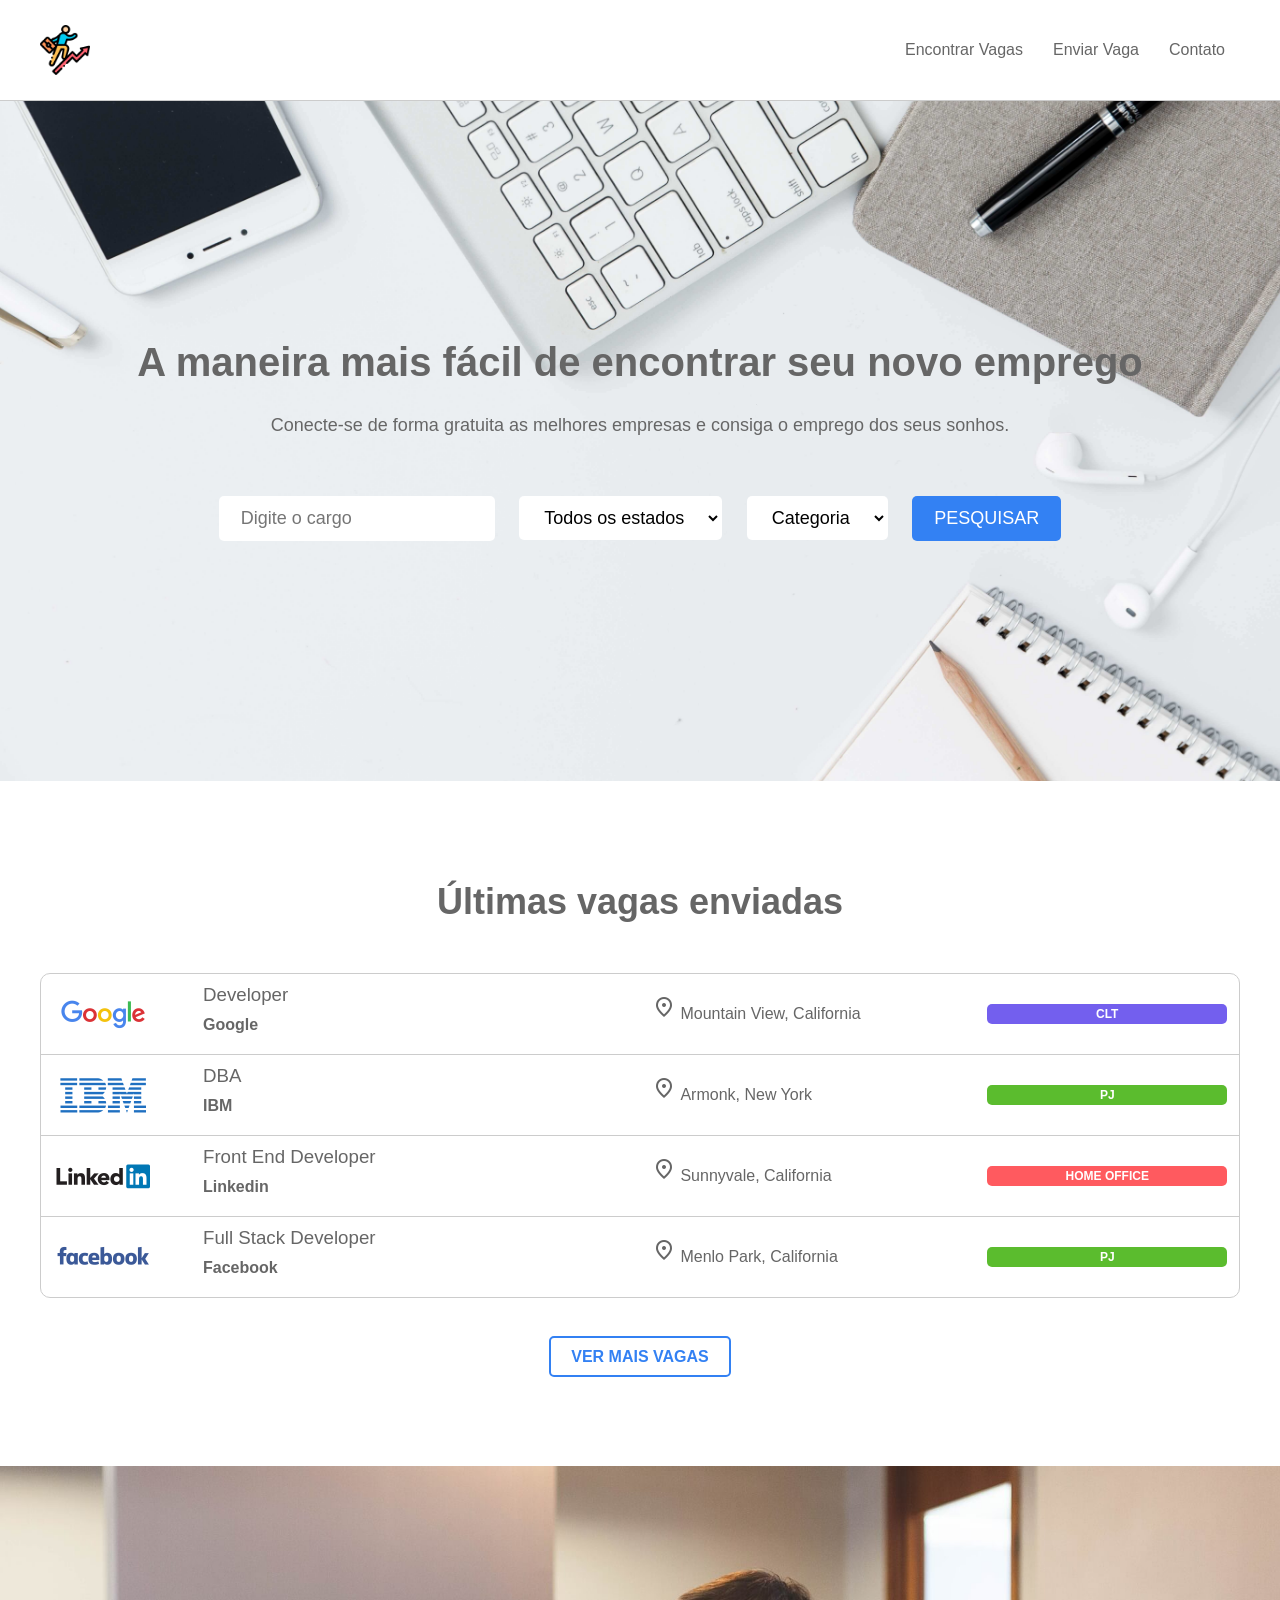
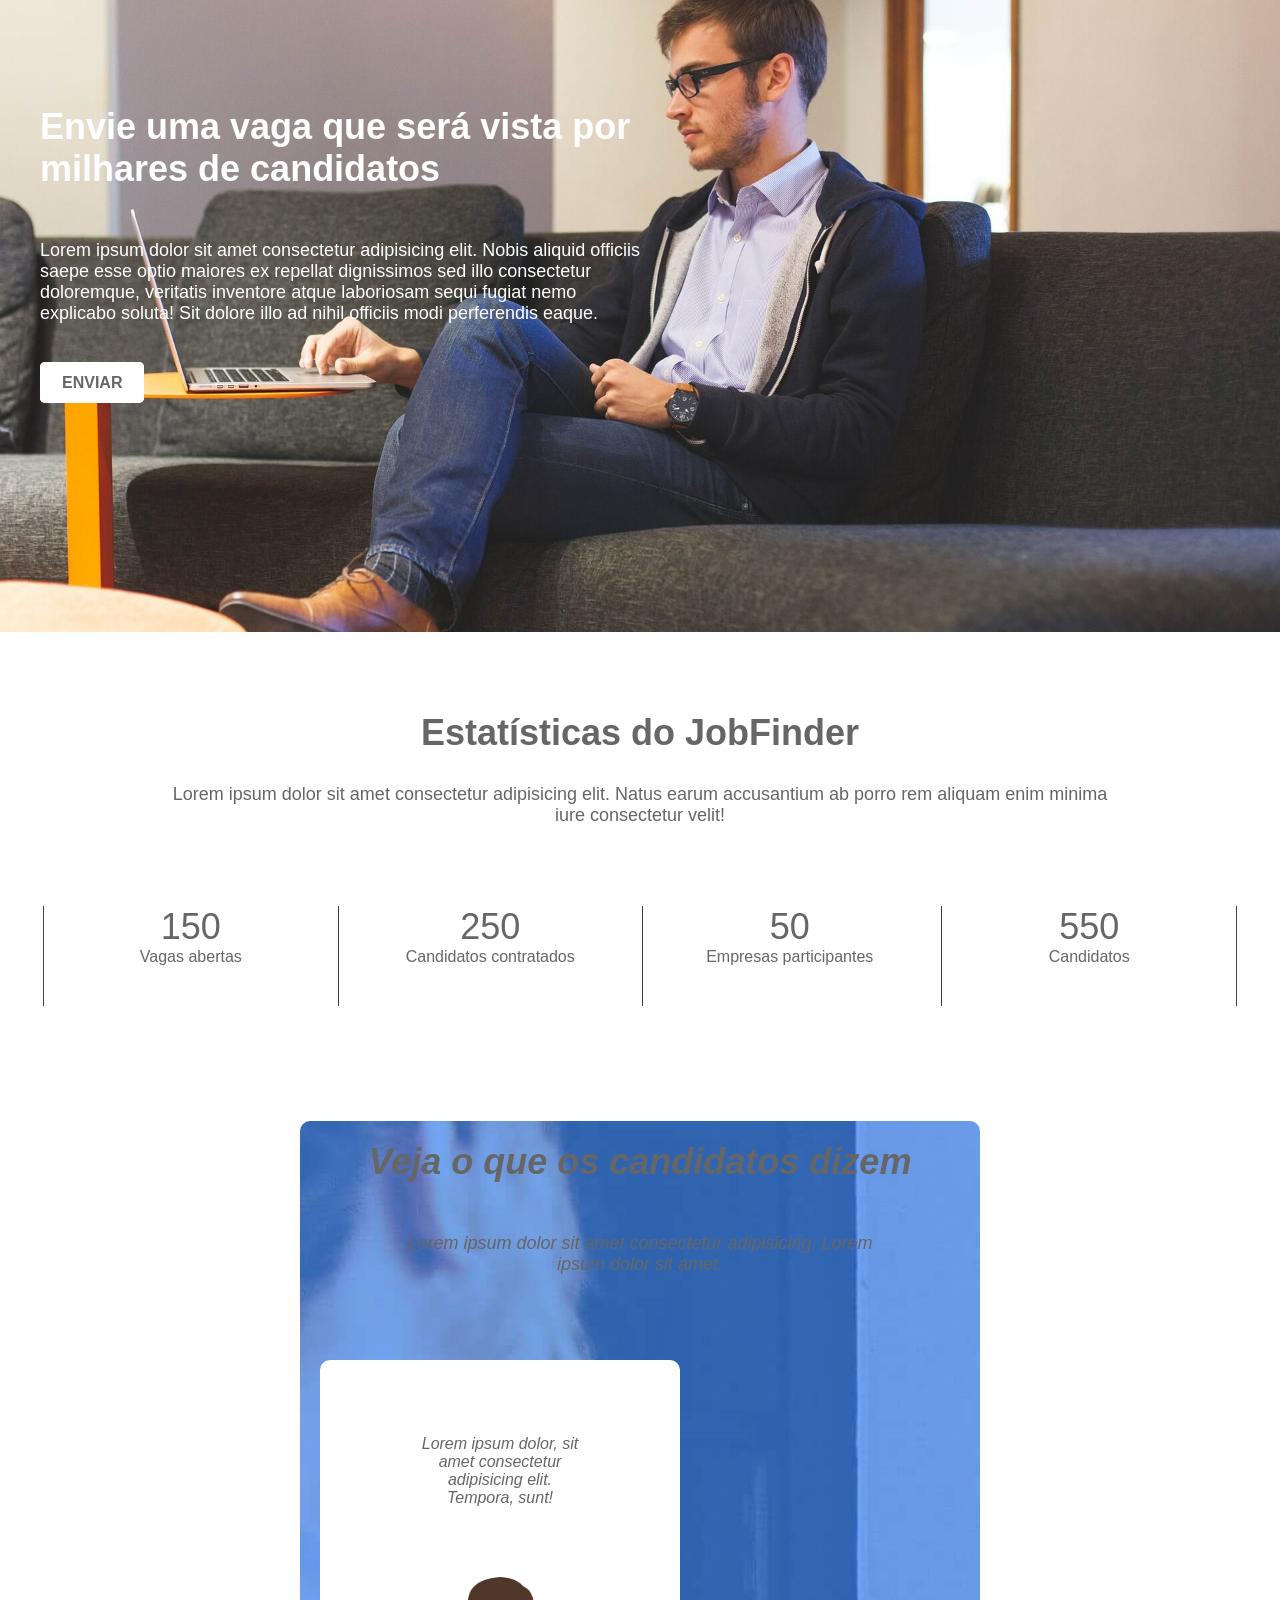
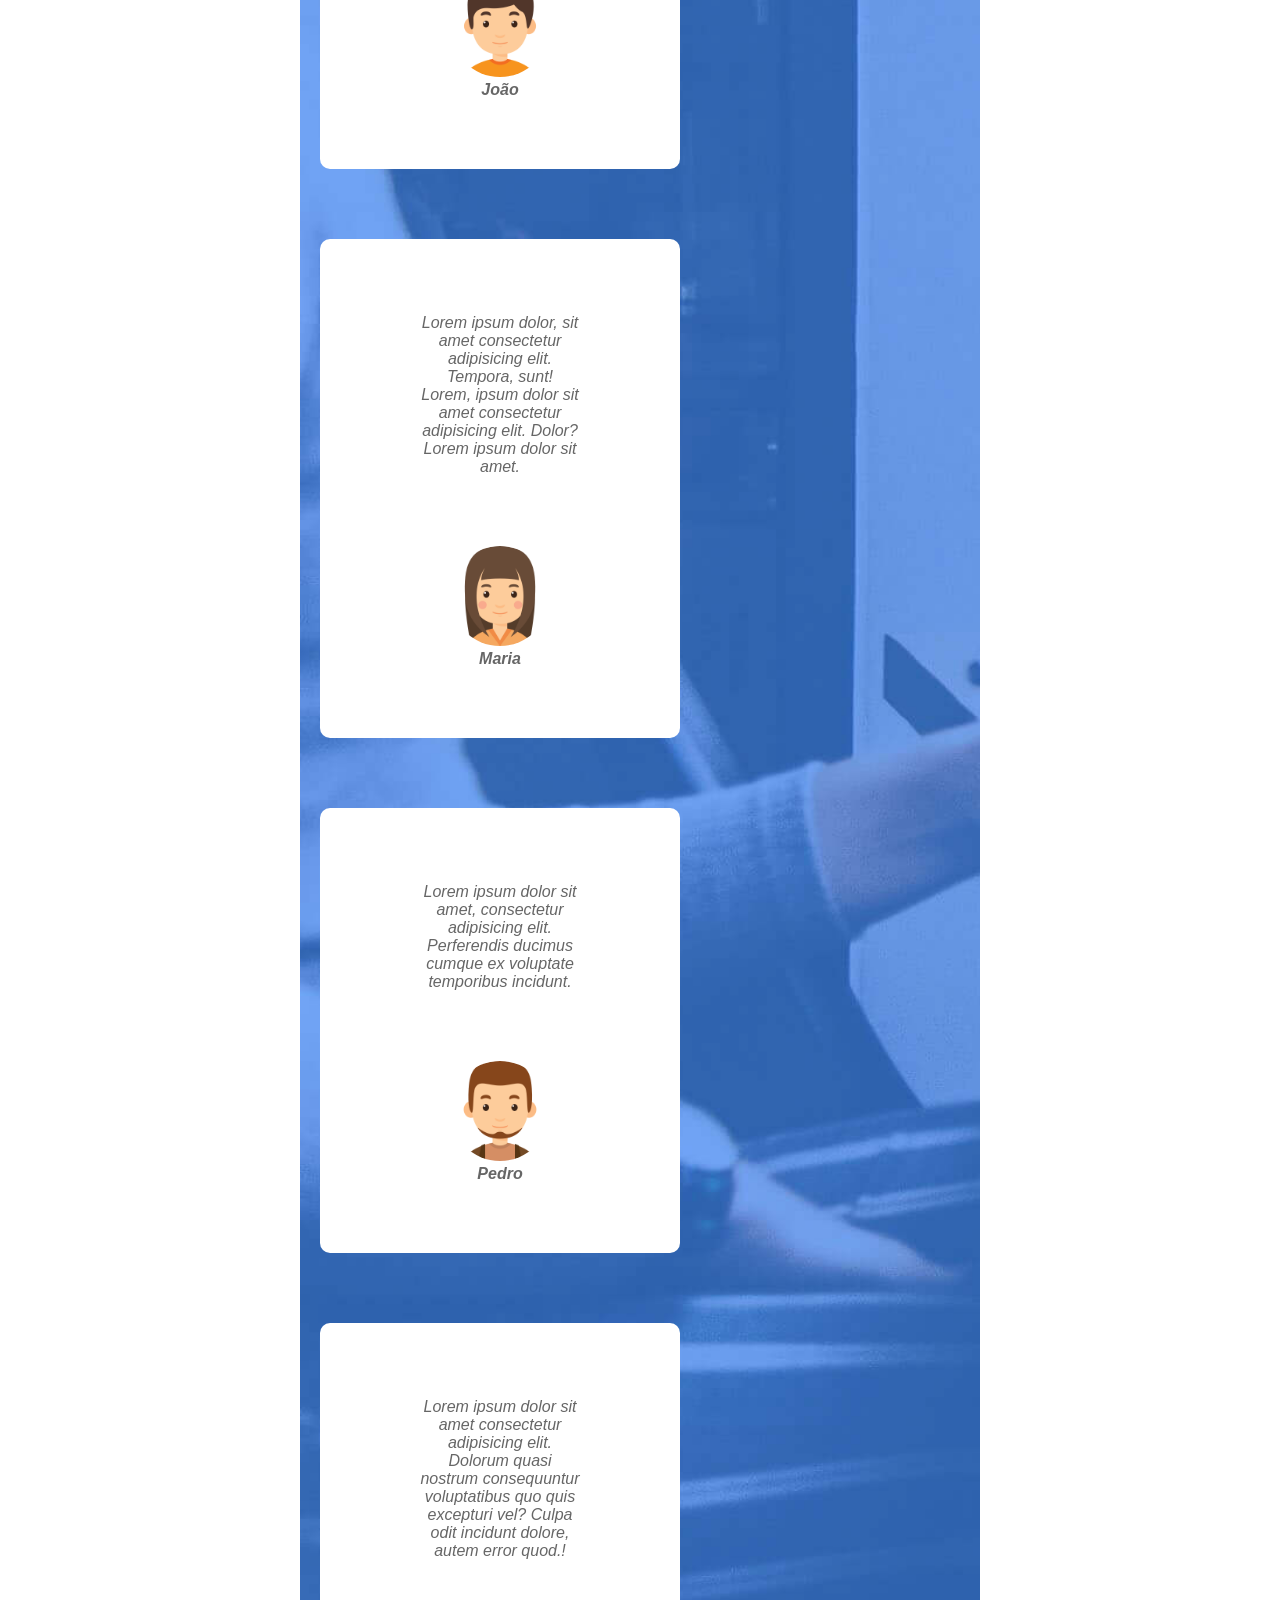
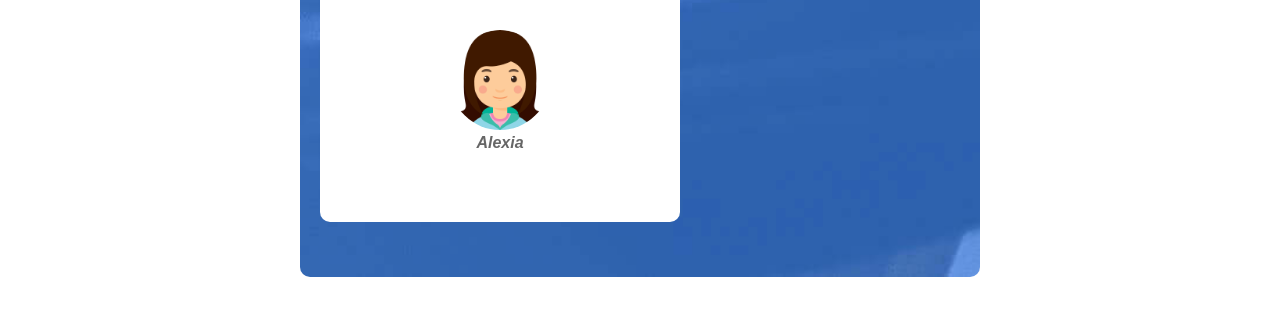
==== index.html @ 3eca37f7 "first commit" ====
<!DOCTYPE html>
<html lang="pt-br">
<head>
    <meta charset="UTF-8">
    <meta name="viewport" content="width=device-width, initial-scale=1.0">
    <link rel="stylesheet" href="https://fonts.googleapis.com/css2?family=Material+Symbols+Outlined:opsz,wght,FILL,GRAD@20..48,100..700,0..1,-50..200" />
    <link rel="stylesheet" href="style.css">
    <script src="script.js"></script>
    <title>Jobs</title>
</head>
<body>
    <div class="container">
        <header>
            <nav>
                <div class="nav-container">
                    <img id="logo" src="./img/logo.png"  alt="foto logo">
                    <ul>
                        <li><a href="#">Encontrar Vagas</a></li>
                        <li><a href="#">Enviar Vaga</a></li>
                        <li><a href="#">Contato</a></li>
                    </ul>
                </div>
            </nav>
            <div id="main-banner">
                <div id="search-form">
                    <h1>A maneira mais fácil de encontrar seu novo emprego</h1>
                    <p>Conecte-se de forma gratuita as melhores empresas e consiga o emprego dos seus sonhos.</p>
                    <form>
                        <input type="text" name="job" placeholder="Digite o cargo">
                        <select name="region">
                            <option value="">Todos os estados</option>
                        </select>
                        <select name="categoria">
                            <option value="">Categoria</option>
                        </select>
                        <input type="submit" value="Pesquisar">
                    </form>
                </div>
            </div>
        </header>
        <main id="lastjobs-container" class="wrapper">
			<h1>Últimas vagas enviadas</h1>
			<ul>
				<li>
					<a href="job.html" class="clickarea">
						<div class="company-box">
							<img src="img/googlelogo.png">
							<div class="company-info">
								<h3>Developer</h3>
								<p>Google</p>
							</div>
						</div>
						<div class="locality">
                            <span class="material-symbols-outlined">
                                location_on
                                </span>
							<p>Mountain View, California</p>
						</div>
						<div class="job-type">
							<span class="clt">CLT</span>
						</div>
					</a>
				</li>
				<li>
					<a href="#" class="clickarea">
						<div class="company-box">
							<img src="img/ibmlogo.png">
							<div class="company-info">
								<h3>DBA</h3>
								<p>IBM</p>
							</div>
						</div>
						<div class="locality">
                            <span class="material-symbols-outlined">
                                location_on
                                </span>
							<p>Armonk, New York</p>
						</div>
						<div class="job-type">
							<span class="pj">PJ</span>
						</div>
					</a>
				</li>
				<li>
					<a href="#" class="clickarea">
						<div class="company-box">
							<img src="img/linkedinlogo.png">
							<div class="company-info">
								<h3>Front End Developer</h3>
								<p>Linkedin</p>
							</div>
						</div>
						<div class="locality">
                            <span class="material-symbols-outlined">
                                location_on
                                </span>
							<p>Sunnyvale, California</p>
						</div>
						<div class="job-type">
							<span class="homeoffice">Home Office</span>
						</div>
					</a>
				</li>
				<li>
					<a href="#" class="clickarea">
						<div class="company-box">
							<img src="img/facebooklogo.png">
							<div class="company-info">
								<h3>Full Stack Developer</h3>
								<p>Facebook</p>
							</div>
						</div>
						<div class="locality">
                            <span class="material-symbols-outlined">
                                location_on
                                </span>
							<p>Menlo Park, California</p>
						</div>
						<div class="job-type">
							<span class="pj">PJ</span>
						</div>
					</a>
				</li>
			</ul>
			<div class="btnjobs-container">
				<a href="#" class="btn-jobs">Ver mais vagas</a>
			</div>
		</main>
        <section id="sendjobs-container">
            <div id="sendjobs-inner" class="wrapper">
                <h2>Envie uma vaga que será vista por milhares de candidatos</h2>
                <p>Lorem ipsum dolor sit amet consectetur adipisicing elit. Nobis aliquid officiis saepe esse optio maiores ex repellat dignissimos sed illo consectetur doloremque, veritatis inventore atque laboriosam sequi fugiat nemo explicabo soluta! Sit dolore illo ad nihil officiis modi perferendis eaque.</p>
                <a href="#" class="ligtn-btn">Enviar</a>
            </div>
        </section>
		<section id="status-container" class="wrapper">
			<h2 class="title-center">Estatísticas do JobFinder</h2>
			<p class="p-center">Lorem ipsum dolor sit amet consectetur adipisicing elit. Natus earum accusantium ab porro rem aliquam enim minima iure consectetur velit!</p>
			<div>
				<div class="status-box">
					<span class="status-qtd">150</span>
					<p class="status-text">Vagas abertas</p>
				</div>
				<div class="status-box">
					<span class="status-qtd">250</span>
					<p class="status-text">Candidatos contratados</p>
				</div>
				<div class="status-box">
					<span class="status-qtd">50</span>
					<p class="status-text">Empresas participantes</p>
				</div>
				<div class="status-box">
					<span class="status-qtd">550</span>
					<p class="status-text">Candidatos</p>
				</div>
			</div>
		</section>
		<section id="testmony-container">
			<div class="wrapper">
				<h2>Veja o que os candidatos dizem</h2>
				<p class="p-center">Lorem ipsum dolor sit amet consectetur adipisicing. Lorem ipsum dolor sit amet.</p>
				<div class="testmony-box">
					<p class="testmony-msg">Lorem ipsum dolor, sit amet consectetur adipisicing elit. Tempora, sunt!</p>
					<img src="img/avatar1.png" alt="foto do primeiro avatar">
					<p class="testmony-name">João</p>
				</div>
				<div class="testmony-box">
					<p class="testmony-msg">Lorem ipsum dolor, sit amet consectetur adipisicing elit. Tempora, sunt! Lorem, ipsum dolor sit amet consectetur adipisicing elit. Dolor? Lorem ipsum dolor sit amet.</p>
					<img src="img/avatar2.png" alt="foto do segundo avatar">
					<p class="testmony-name">Maria</p>
				</div>
				<div class="testmony-box">
					<p class="testmony-msg">Lorem ipsum dolor sit amet, consectetur adipisicing elit. Perferendis ducimus cumque ex voluptate temporibus incidunt.</p>
					<img src="img/avatar3.png" alt="foto do terceiro avatar">
					<p class="testmony-name">Pedro</p>
				</div>
				<div class="testmony-box">
					<p class="testmony-msg">Lorem ipsum dolor sit amet consectetur adipisicing elit. Dolorum quasi nostrum consequuntur voluptatibus quo quis excepturi vel? Culpa odit incidunt dolore, autem error quod.!</p>
					<img src="img/avatar4.png" alt="foto do quarto avatar">
					<p class="testmony-name">Alexia</p>
				</div>
			</div>
		</section>
    </div>
</body>
</html>
---- style.css ----
/* geral */
*{
    font-family: sans-serif;
}

body{
    margin: 0;
	
}
:root{
    --gray: #666;
    --dark--gray:#424242;
    --white: #fff;
    --blue: #3381f3;
    --dark--blue: #2b79eb;
    --color--border: #ccc;
    --light--red: #ff5a5f;
    --green:#5bbc2e;
    --purple: #735fee;
}

h1, h2, h3, h4, h5, p, span{
    margin: 0;
    color: var(--gray)
}

.container{
    max-width: 1920px;
    width: 100%;
}
/* hearder */
header{
    position: relative;
    top: 0;
    height: auto;
    width: 100%;
}

/* navbar */
nav{
    position: fixed;
    top: 0;
    height: 100px;
    width: 100%;
    z-index: 1;
    background-color: var(--white);
    border-bottom: 1px solid var(--color--border);
}
nav:affter{
    clear: both;
    content: "";
    display: block;
}

.nav-container{
    max-width: 1200px;
    position: relative;
    margin-right: auto;
    margin-left: auto;
}

#logo{
    width: 50px;
    height: 50px;
    margin-top: 25px;
}

.nav-container ul{
    float: right;
    height: 100px;
    line-height: 100px;
    margin: 0;
}

.nav-container li{
    list-style: none;
    float: left;
    margin: 0 15px;
}

.nav-container li a{
    text-decoration: none;
    color: var(--gray);
    transition: .5s;
}
.nav-container li a:hover{
    color: var(--blue);
}

/* banner */

#main-banner{
    background: url('../img/banner6.jpg') no-repeat;
    background-size: cover;
    background-position: 0 55%;
    position: relative;
    margin-top: 100px;
}
#search-form{
    position: relative;
    width: 80%;
    margin-left: auto;
    margin-right: auto;
    padding-top: 15em;
    padding-bottom: 15em;
    text-align: center;
}

#search-form h1{
    font-size: 40px;
}

#search-form p{
    margin-top: 30px;
    margin-bottom: 60px;
    font-size: 18px;
    font-weight: 300;
}

#search-form input, #search-form select{
    background-color: var(--white);
    border-radius: 5px;
    border-color: transparent;
    padding: 10px 20px;
    font-size: 18px;
    margin: 0 10px;
}

#search-form input[type=submit]{
    background-color: var(--blue);
    text-transform: uppercase;
    color: var(--white);
    cursor: pointer;
    transition: 0.5s;
}

#search-form input[type=submit]:hover{
    background-color: var(--dark--blue);
}

/* seção de últimos emoregos */
#lastjobs-container {
	text-align: center;
	padding: 100px 0;
}

.wrapper {
	max-width: 1200px;
	position: relative;
	margin-left: auto;
	margin-right: auto;
}

#lastjobs-container h1 {
	font-size: 36px;
	margin-bottom: 50px;
}

#lastjobs-container ul {
	padding: 0;
	border: 1px solid var(--color--border);
	border-radius: 10px;
}

#lastjobs-container ul li {
	list-style: none;
	text-align: left;
	border-bottom: solid 1px var(--color--border);
	height: 80px;
	position: relative;
}

#lastjobs-container ul li:after {
	clear: both;
	content: "";
	display: block;
}

#lastjobs-container ul li:last-child {
	border: none;
}

.clickarea {
	position: absolute;
	top: 0;
	left: 0;
	width: 100%;
	height: 100%;
}


/* company img */
.company-box {
	display: inline-block;
	width: 50%;
	position: relative;
	padding-left: 1%;
}

.company-box img {
	width: 100px;
	margin-top: 2.5px;
}

.company-box .company-info {
	display: inline-block;
	margin-left: 50px;
	margin-top: 10px;
	text-align: left;
	position: absolute;
}

.company-box .company-info h3 {
	font-weight: 300;
	margin-bottom: 10px;
}

.company-box .company-info p {
	font-weight: bold;
}

/* company locality */
.locality {
	color: var(--dark--gray);
	display: inline-block;
	width: 25%;
	position: absolute;
	height: 100%;
	line-height: 80px;
}

.locality i, .locality p {
	display: inline-block;
}

.locality i {
	margin-right: 5px;
}


/* company job type */
.job-type {
	display: inline-block;
	width: 20%;
	height: 100%;
	position: absolute;
	padding-top: 30px;
	right: 1%;
	text-align: center;
	font-weight: bold;
	text-transform: uppercase;
	font-size: 12px;
	color: var(--white);
}

.job-type span {
	display: block;
	width: 100%;
	height: 20px;
	line-height: 20px;
	border-radius: 5px;
	color: var(--white);
}

.clt {
	background-color: var(--purple);
}

.pj {
	background-color: var(--green);
}

.homeoffice {
	background-color: var(--light--red);
}

/* botão */
.btnjobs-container {
	margin-top: 50px;
}

.btn-jobs {
	text-transform: uppercase;
	background-color: var(--white);
	color: var(--blue);
	border: 2px solid var(--blue);
	border-radius: 5px;
	text-decoration: none;
	padding: 10px 20px;
	font-weight: bold;
	transition: 0.5s;
}

.btn-jobs:hover {
	background-color: var(--blue);
	color: var(--white);
}

/* send jobs container */

#sendjobs-container{
	background: url('../img/banner2.jpg') no-repeat;
	background-size: cover;
	background-position: 0 25%;
	padding: 15em 0;
}

#sendjobs-container h2, #sendjobs-container p{
	width: 600px;
	color: var(--white);
}

#sendjobs-container h2{
	font-size: 36px;
	margin-bottom: 50px;
}

#sendjobs-container p{
	font-size: 18px;
	margin-bottom: 50px;
}

.ligtn-btn{
	background-color: var(--white);
	border:  2px solid var(--white);
	color: var(--gray);
	font-weight: bold;
	text-transform: uppercase;
	padding: 10px 20px;
	text-decoration: none;
	border-radius: 5px;
	transform: 0.5s;
}

.ligtn-btn:hover{
	background-color: transparent ;
	color: var(--white);
}

/* jobfinder status */

#status-container{
	text-align: center;
	padding: 5em 0;
}

.title-center{
	font-size: 36px;
	margin-bottom: 30px;
}

.p-center{
	width: 80%;
	position: relative;
	margin-left: auto;
	margin-right: auto;
	font-size: 18px;
}

.status-box{
	display: inline-block;
	text-align: center;
	width: 24.5%;
	margin-top: 80px;
	border-left: 1px solid var(--dark--gray);
	border-right: 1px solid var(--dark--gray);
	height: 100px;
}

.status-box:nth-child(2) {
	border: none;
}

.status-box:nth-child(3) {
	border-right: none;
}

.status-qtd{
	font-size: 36px;
}

.stauts-text{
	font-size: 20px;
}

/* testtmony container*/
#testmony-container{
	background: url('../img/banner7.jpg') no-repeat;
	background-size: cover;
	padding:  10em 0;
}

#testmony-container h2, #testmony-container p{
	color: var(--gray);
	text-align: center;
}

#testmony-container h2{ 
	font-size: 36px;
	margin-bottom: 50px;
}

#testmony-container p{
	margin-bottom: 50px;
}

.testmony-box{
	display: inline-block;
	width: 24.5%;
	text-align: center;
}

#testmony-container, .testmony-box, .testmony-msg{
	background-color: var(--white);
	color: var(--gray);
	border-radius: 10px;
	padding: 20px;
	width: 50%;
	position: relative;
	margin: 35px auto;
	font-style: italic;
}

.testmony-msg::after{
	content: "";
	width: 0;
	height: 0;
	border-left: 20px solid transparent;
	border-right: 20px solid transparent;
	border-top: 20px solid var(--white);
	position: absolute;
	bottom: -20px;
	left: 0;
	right: 0;
	margin-left: auto;
	margin-right: auto;
}

.testmony-box img{
	width: 100px;
	height: 100px;
	border-radius: 1px solid var(--color--border);
	border-radius: 50%;
}

.testmony-name{
	font-weight: bold;
}

/* blog container */
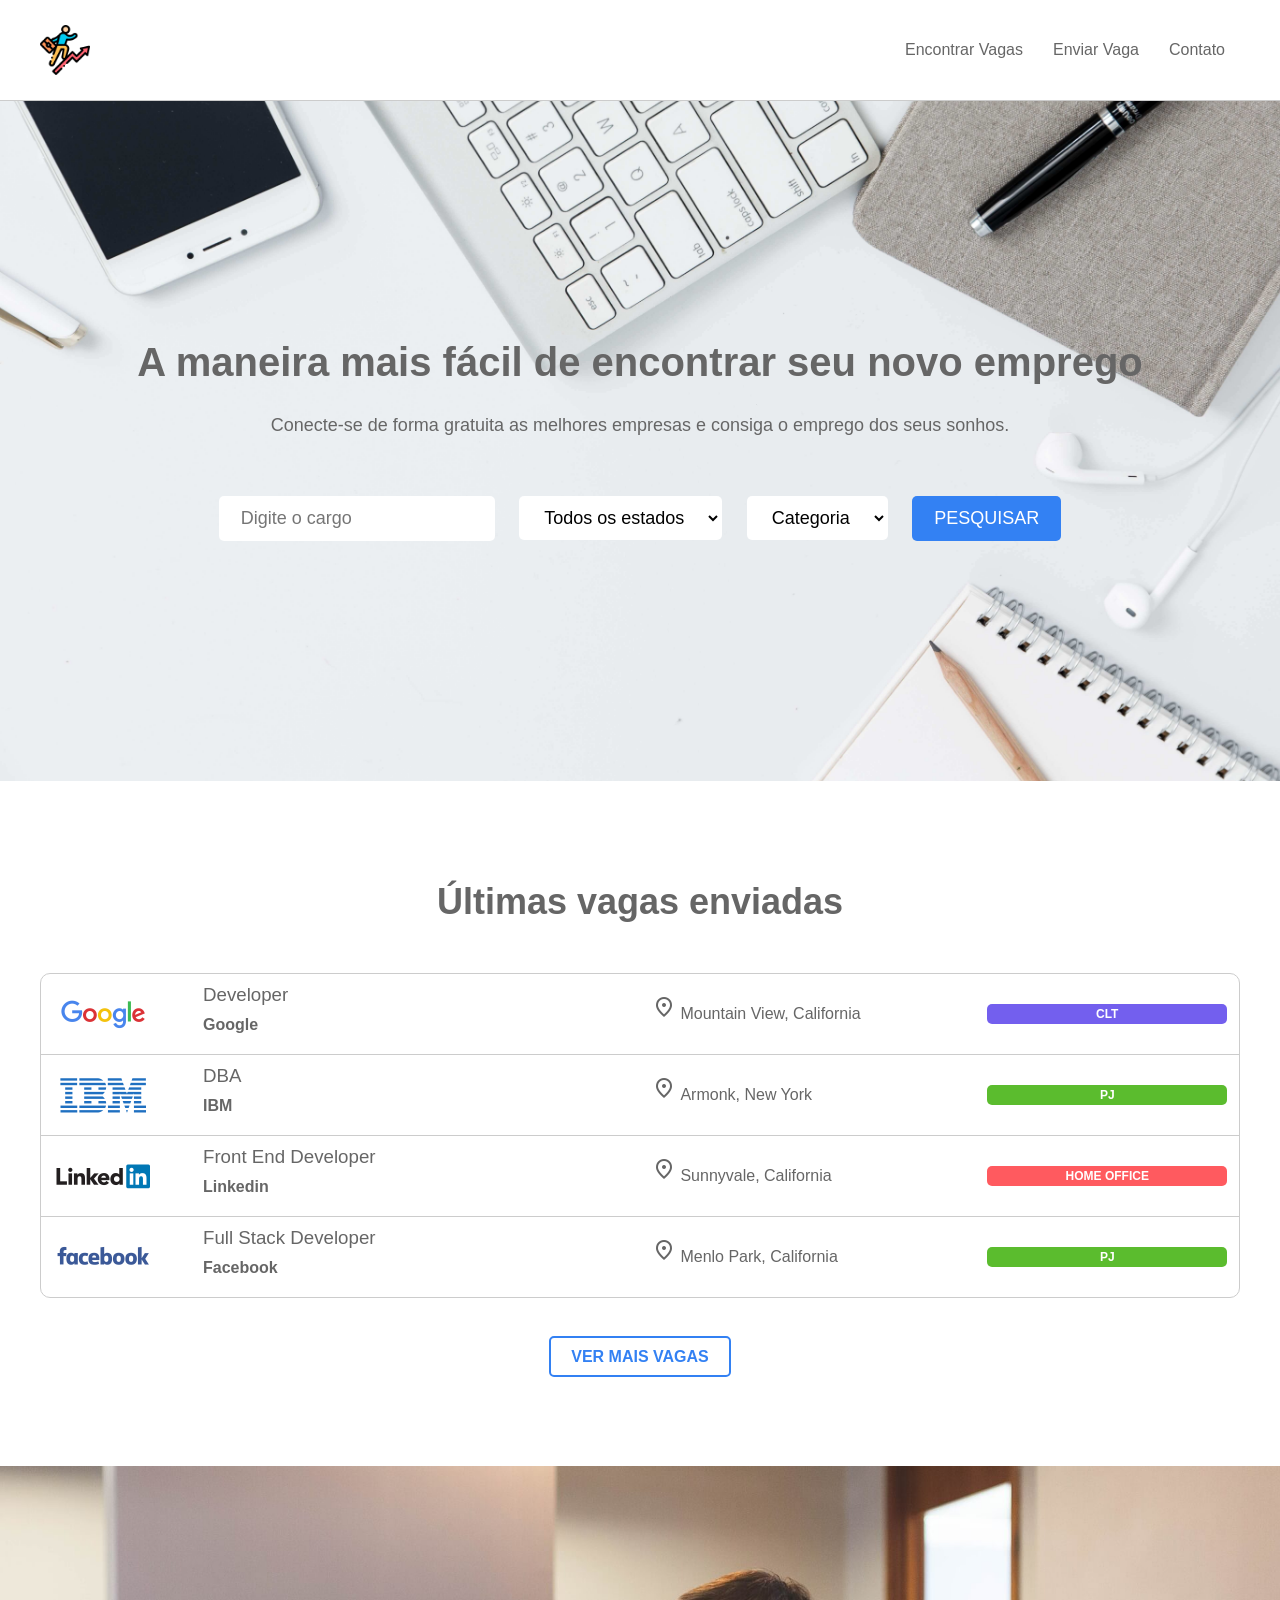
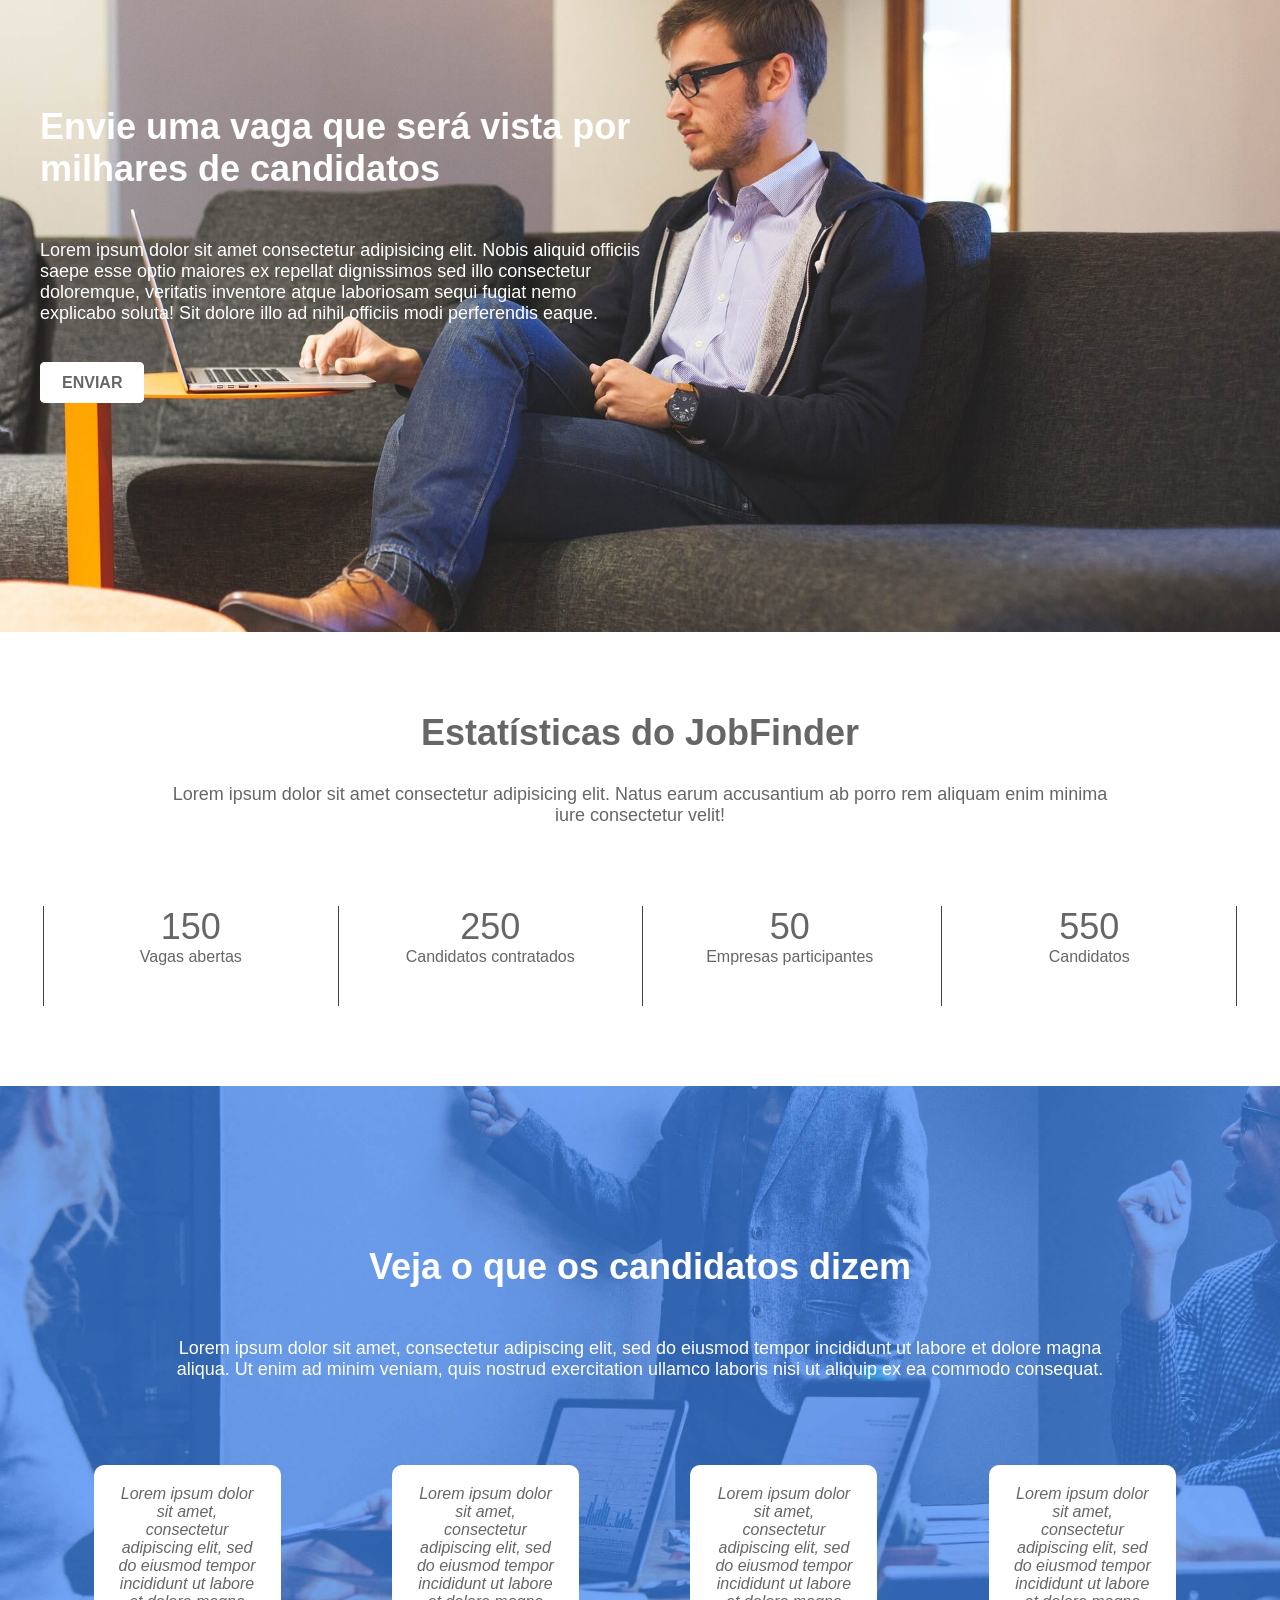
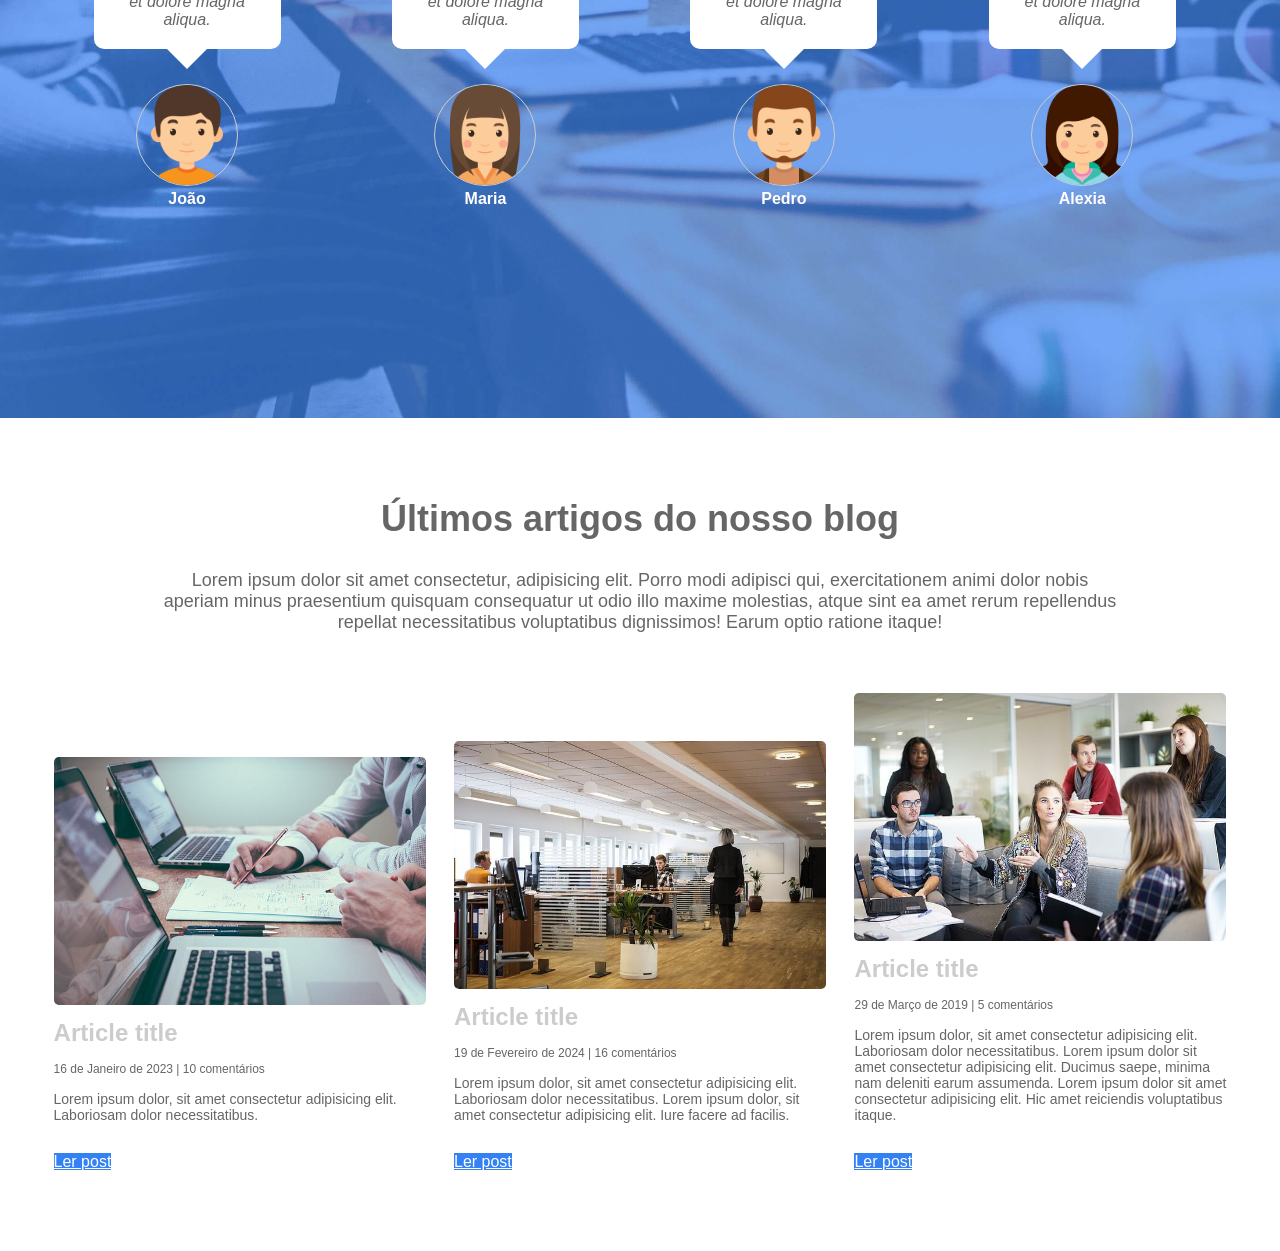
==== commit 0f6c2d5a: "atualização" ====
--- a/index.html
+++ b/index.html
@@ -155,32 +155,57 @@
 				</div>
 			</div>
 		</section>
-		<section id="testmony-container">
-			<div class="wrapper">
+         <section id="testmony-container">
+			<div class="wrapper">		
 				<h2>Veja o que os candidatos dizem</h2>
-				<p class="p-center">Lorem ipsum dolor sit amet consectetur adipisicing. Lorem ipsum dolor sit amet.</p>
-				<div class="testmony-box">
-					<p class="testmony-msg">Lorem ipsum dolor, sit amet consectetur adipisicing elit. Tempora, sunt!</p>
-					<img src="img/avatar1.png" alt="foto do primeiro avatar">
+				<p class="p-center">Lorem ipsum dolor sit amet, consectetur adipiscing elit, sed do eiusmod tempor incididunt ut labore et dolore magna aliqua. Ut enim ad minim veniam, quis nostrud exercitation ullamco laboris nisi ut aliquip ex ea commodo consequat.</p>
+				<div class="testmony-box">
+					<p class="testmony-msg">Lorem ipsum dolor sit amet, consectetur adipiscing elit, sed do eiusmod tempor incididunt ut labore et dolore magna aliqua.</p>
+					<img src="img/avatar1.png">
 					<p class="testmony-name">João</p>
 				</div>
 				<div class="testmony-box">
-					<p class="testmony-msg">Lorem ipsum dolor, sit amet consectetur adipisicing elit. Tempora, sunt! Lorem, ipsum dolor sit amet consectetur adipisicing elit. Dolor? Lorem ipsum dolor sit amet.</p>
-					<img src="img/avatar2.png" alt="foto do segundo avatar">
+					<p class="testmony-msg">Lorem ipsum dolor sit amet, consectetur adipiscing elit, sed do eiusmod tempor incididunt ut labore et dolore magna aliqua.</p>
+					<img src="img/avatar2.png">
 					<p class="testmony-name">Maria</p>
 				</div>
 				<div class="testmony-box">
-					<p class="testmony-msg">Lorem ipsum dolor sit amet, consectetur adipisicing elit. Perferendis ducimus cumque ex voluptate temporibus incidunt.</p>
-					<img src="img/avatar3.png" alt="foto do terceiro avatar">
+					<p class="testmony-msg">Lorem ipsum dolor sit amet, consectetur adipiscing elit, sed do eiusmod tempor incididunt ut labore et dolore magna aliqua.</p>
+					<img src="img/avatar3.png">
 					<p class="testmony-name">Pedro</p>
 				</div>
 				<div class="testmony-box">
-					<p class="testmony-msg">Lorem ipsum dolor sit amet consectetur adipisicing elit. Dolorum quasi nostrum consequuntur voluptatibus quo quis excepturi vel? Culpa odit incidunt dolore, autem error quod.!</p>
-					<img src="img/avatar4.png" alt="foto do quarto avatar">
+					<p class="testmony-msg">Lorem ipsum dolor sit amet, consectetur adipiscing elit, sed do eiusmod tempor incididunt ut labore et dolore magna aliqua.</p>
+					<img src="img/avatar4.png">
 					<p class="testmony-name">Alexia</p>
 				</div>
+			</div>
+		</section>
+		<section id="blog-container" class="wrapper">
+			<h2 class="title-center">Últimos artigos do nosso blog</h2>
+			<p class="p-center">Lorem ipsum dolor sit amet consectetur, adipisicing elit. Porro modi adipisci qui, exercitationem animi dolor nobis aperiam minus praesentium quisquam consequatur ut odio illo maxime molestias, atque sint ea amet rerum repellendus repellat necessitatibus voluptatibus dignissimos! Earum optio ratione itaque!</p>
+			<div class="article-box">
+				<img src="img/blog1.jpg" alt="foto blog 1">
+				<h4><a href="#">Article title</a></h4>
+				<p class="article-date">16 de Janeiro de 2023 | 10 comentários</p>
+				<p class="article-resume">Lorem ipsum dolor, sit amet consectetur adipisicing elit. Laboriosam dolor necessitatibus.</p>
+				<a href="#" class="article-btn ligth-bt">Ler post</a>
+			</div>
+			<div class="article-box">
+				<img src="img/blog2.jpg" alt="foto blog 2">
+				<h4><a href="#">Article title</a></h4>
+				<p class="article-date">19 de Fevereiro de 2024 |  16 comentários</p>
+				<p class="article-resume">Lorem ipsum dolor, sit amet consectetur adipisicing elit. Laboriosam dolor necessitatibus. Lorem ipsum dolor, sit amet consectetur adipisicing elit. Iure facere ad facilis.</p>
+				<a href="#" class="article-btn ligth-bt">Ler post</a>
+			</div>
+			<div class="article-box">
+				<img src="img/blog3.jpg" alt="foto blog 3">
+				<h4><a href="#">Article title</a></h4>
+				<p class="article-date">29 de Março de 2019 | 5 comentários</p>
+				<p class="article-resume">Lorem ipsum dolor, sit amet consectetur adipisicing elit. Laboriosam dolor necessitatibus. Lorem ipsum dolor sit amet consectetur adipisicing elit. Ducimus saepe, minima nam deleniti earum assumenda. Lorem ipsum dolor sit amet consectetur adipisicing elit. Hic amet reiciendis voluptatibus itaque.</p>
+				<a href="#" class="article-btn ligth-bt">Ler post</a>
 			</div>
 		</section>
     </div>
 </body>
-</html>+</html>
--- a/style.css
+++ b/style.css
@@ -384,33 +384,33 @@
 }
 
 /* testtmony container*/
-#testmony-container{
+#testmony-container {
 	background: url('../img/banner7.jpg') no-repeat;
 	background-size: cover;
-	padding:  10em 0;
-}
-
-#testmony-container h2, #testmony-container p{
-	color: var(--gray);
+	padding: 10em 0;
+}
+
+#testmony-container h2, #testmony-container p {
+	color: var(--white);
 	text-align: center;
 }
 
-#testmony-container h2{ 
+#testmony-container h2 {
 	font-size: 36px;
 	margin-bottom: 50px;
 }
 
-#testmony-container p{
+#testmony-container p {
 	margin-bottom: 50px;
 }
 
-.testmony-box{
+.testmony-box {
 	display: inline-block;
 	width: 24.5%;
 	text-align: center;
 }
 
-#testmony-container, .testmony-box, .testmony-msg{
+#testmony-container .testmony-box .testmony-msg {
 	background-color: var(--white);
 	color: var(--gray);
 	border-radius: 10px;
@@ -421,10 +421,10 @@
 	font-style: italic;
 }
 
-.testmony-msg::after{
+.testmony-msg:after {
 	content: "";
-	width: 0;
-	height: 0;
+	width: 0; 
+	height: 0; 
 	border-left: 20px solid transparent;
 	border-right: 20px solid transparent;
 	border-top: 20px solid var(--white);
@@ -436,15 +436,69 @@
 	margin-right: auto;
 }
 
-.testmony-box img{
+.testmony-box img {
 	width: 100px;
 	height: 100px;
-	border-radius: 1px solid var(--color--border);
+	border: 1px solid var(--color--border);
 	border-radius: 50%;
 }
 
-.testmony-name{
+.testmony-name {
 	font-weight: bold;
 }
 
-/* blog container */+
+/* blog container */
+#blog-container{
+	text-align: center;   
+	padding: 5em 0;
+}
+#blog-container .p-center{
+	margin-bottom: 60px;
+}
+
+.article-box{
+	display: inline-block;
+	width: 31%;
+	padding:0 1%;
+	text-align: left;
+}
+
+.article-box img{
+	width: 100%;
+	border-radius: 5px;
+	margin-bottom: 10px;
+}
+
+.article-box h4{
+	font-size: 24px;
+	margin-bottom: 15px;
+}
+
+.article-box h4 a{
+	text-decoration: none;
+	color:  var(--color--border);
+}
+
+.article-date{
+	font-size: 12px;
+	margin-bottom: 15px;
+}
+
+.article-resume{
+	font-size: 14px;
+	margin-bottom: 30px;
+}
+
+.article-btn{
+	background-color: var(--blue);
+	border-color: var(--blue);
+	color: var(--white);
+}
+
+.article-btn:hover{
+	background-color: var(--white);
+	color: var(--blue);
+}
+
+/* footer */ 
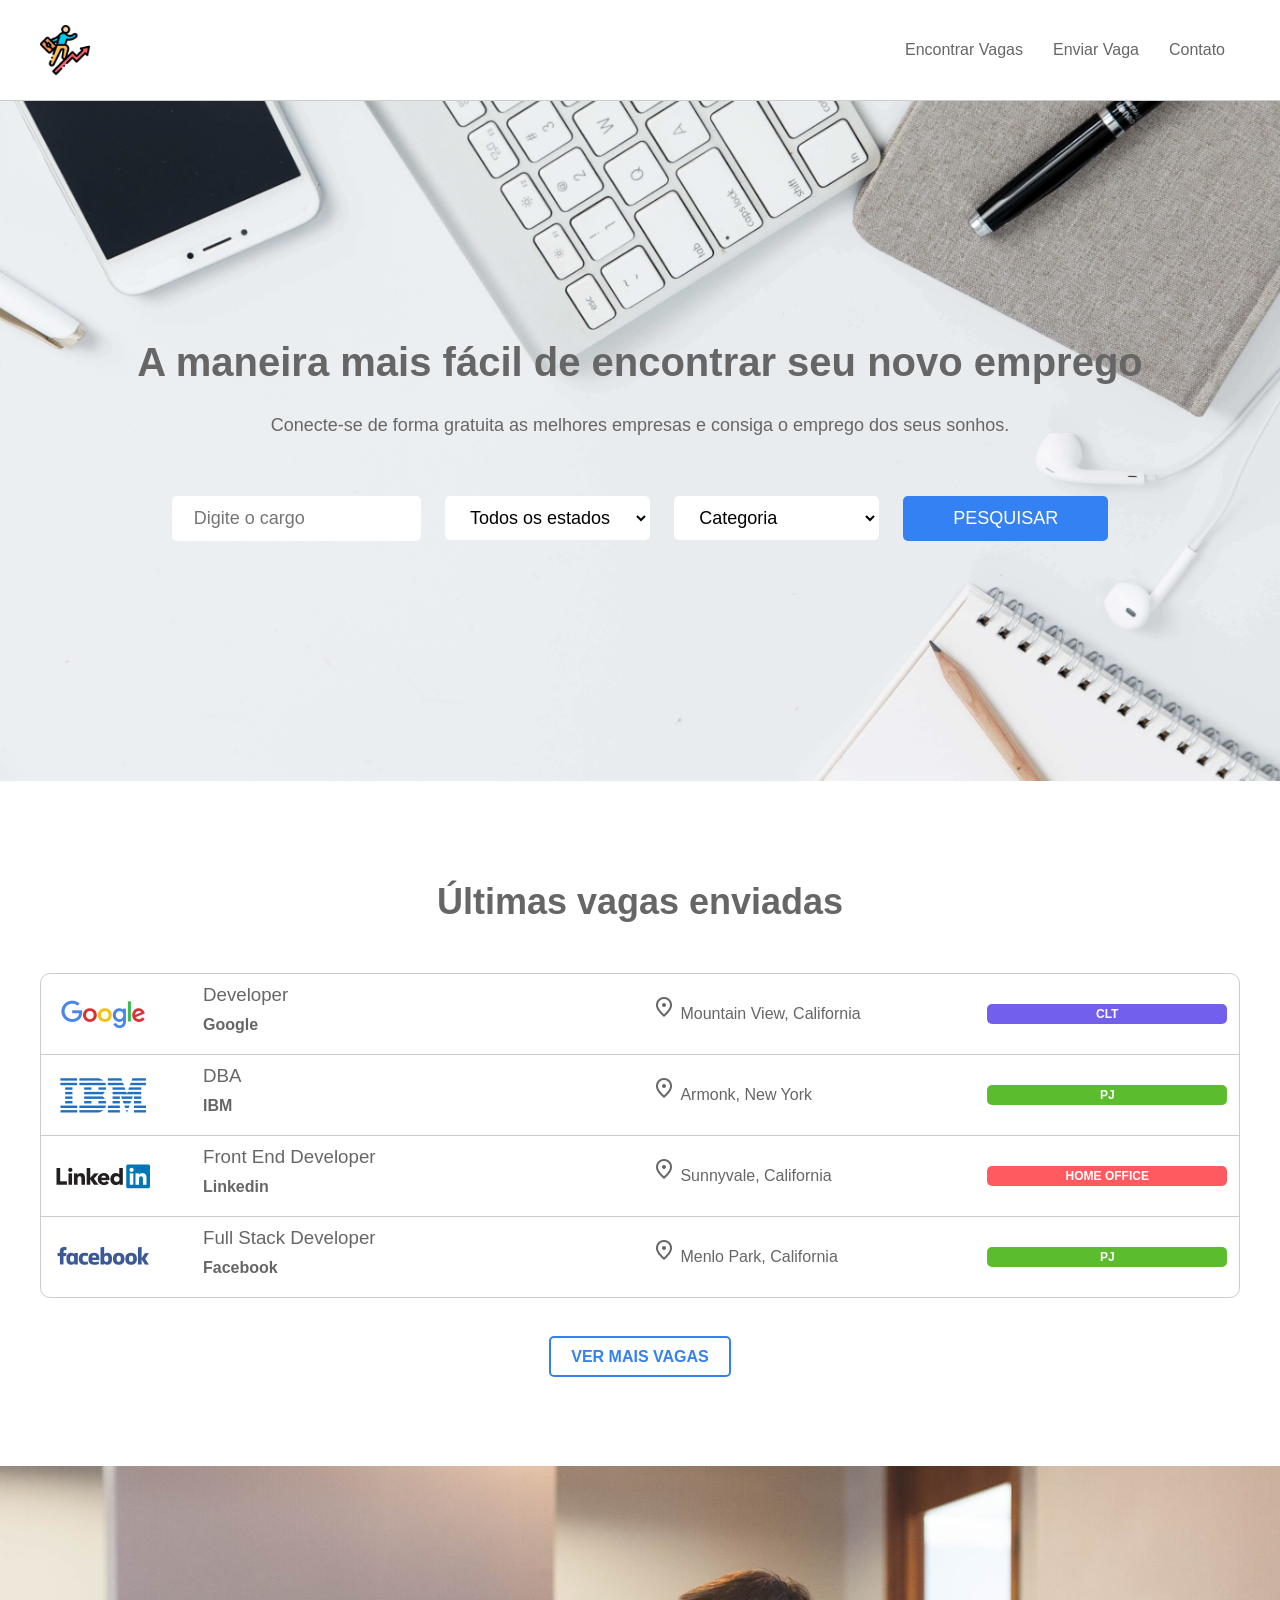
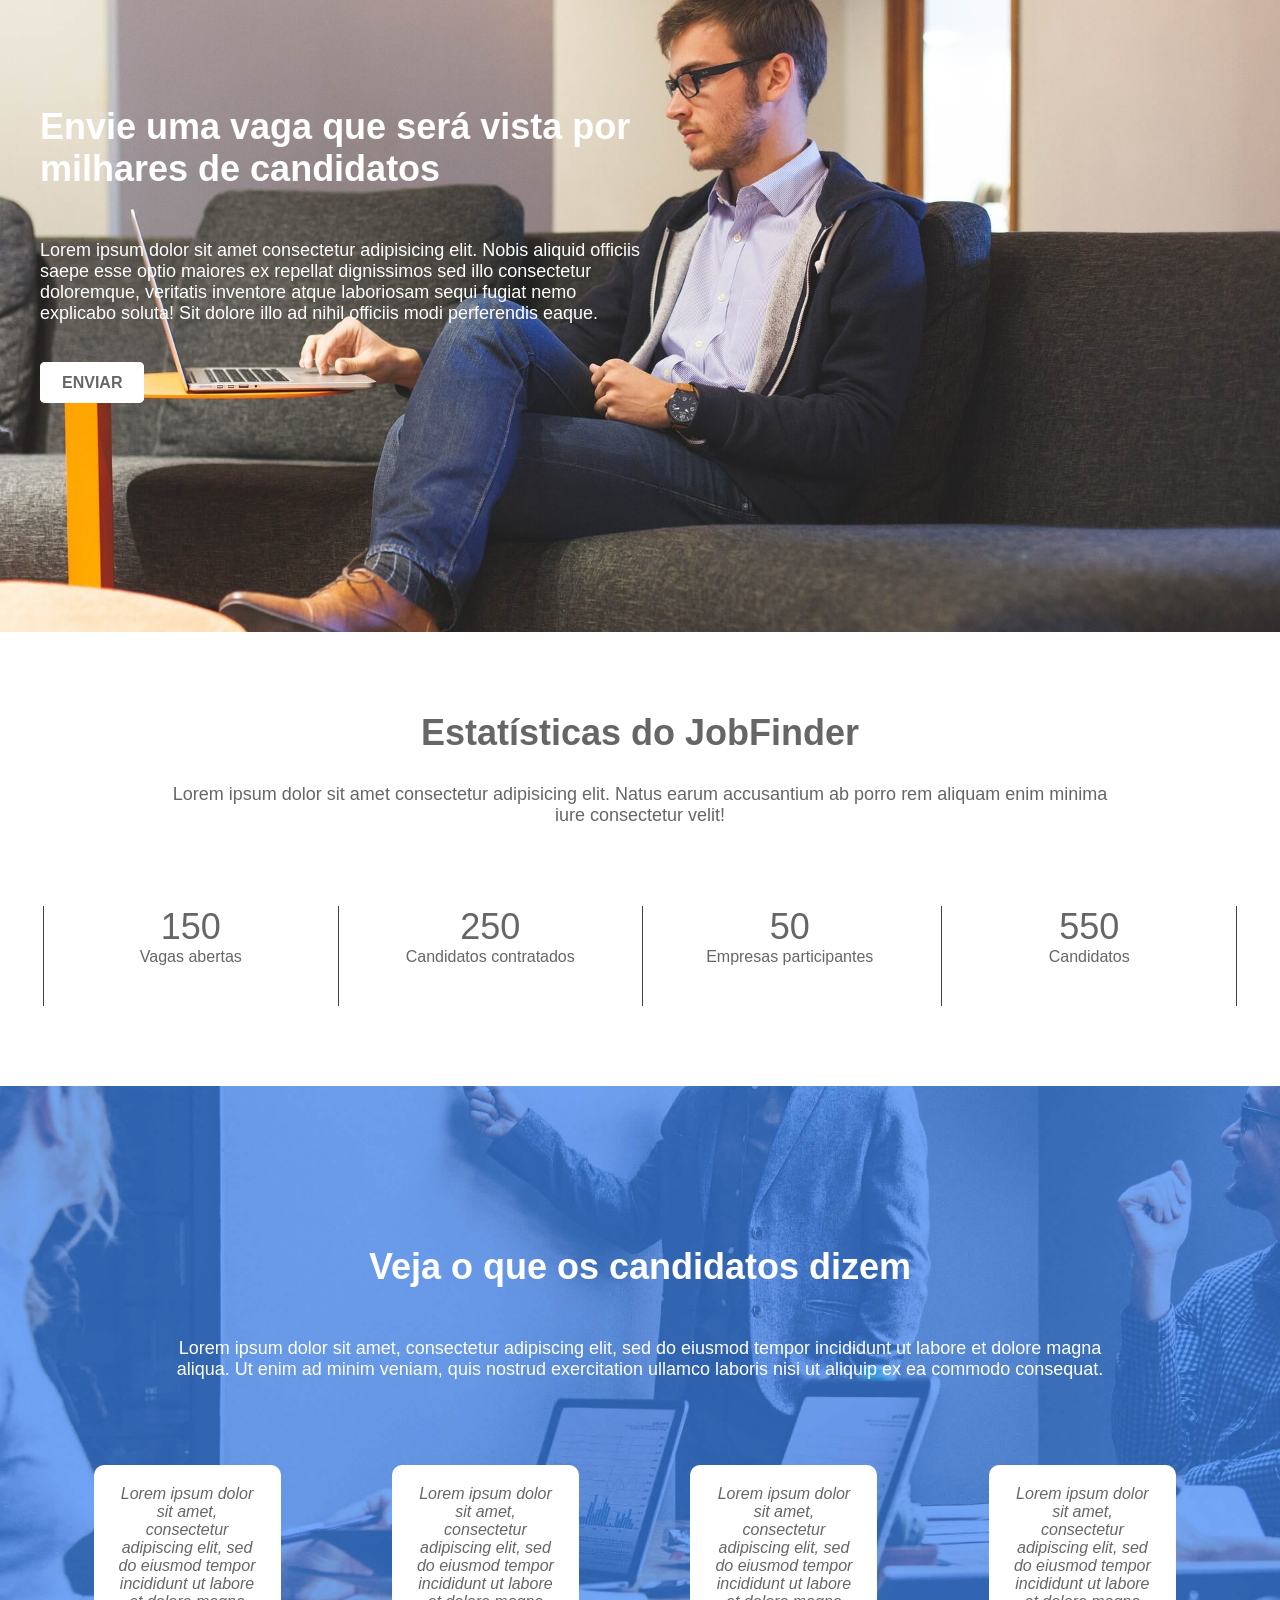
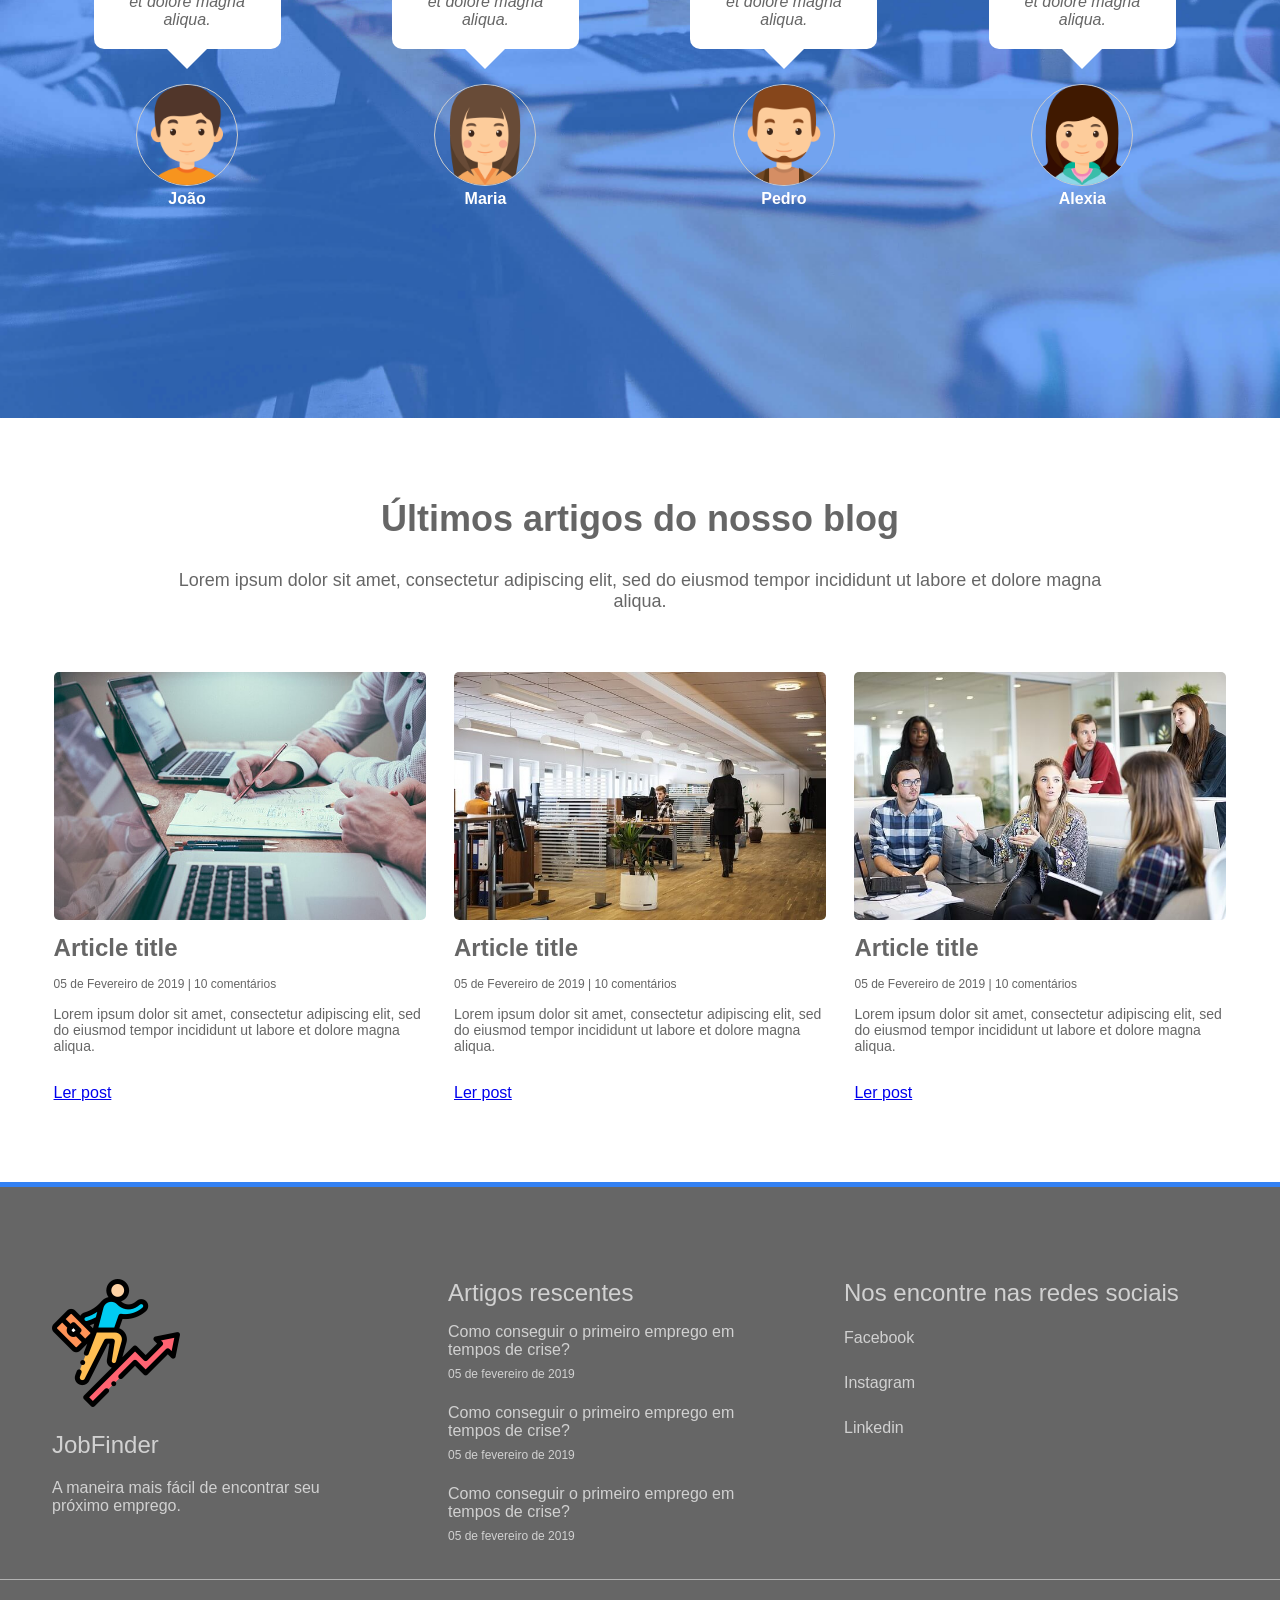
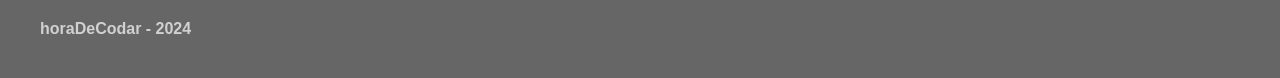
==== commit f8c8a790: "commit" ====
--- a/index.html
+++ b/index.html
@@ -183,29 +183,87 @@
 		</section>
 		<section id="blog-container" class="wrapper">
 			<h2 class="title-center">Últimos artigos do nosso blog</h2>
-			<p class="p-center">Lorem ipsum dolor sit amet consectetur, adipisicing elit. Porro modi adipisci qui, exercitationem animi dolor nobis aperiam minus praesentium quisquam consequatur ut odio illo maxime molestias, atque sint ea amet rerum repellendus repellat necessitatibus voluptatibus dignissimos! Earum optio ratione itaque!</p>
+			<p class="p-center">Lorem ipsum dolor sit amet, consectetur adipiscing elit, sed do eiusmod tempor incididunt ut labore et dolore magna aliqua.</p>
 			<div class="article-box">
-				<img src="img/blog1.jpg" alt="foto blog 1">
+				<img src="img/blog1.jpg">
 				<h4><a href="#">Article title</a></h4>
-				<p class="article-date">16 de Janeiro de 2023 | 10 comentários</p>
-				<p class="article-resume">Lorem ipsum dolor, sit amet consectetur adipisicing elit. Laboriosam dolor necessitatibus.</p>
-				<a href="#" class="article-btn ligth-bt">Ler post</a>
+				<p class="article-date">05 de Fevereiro de 2019 | 10 comentários</p>
+				<p class="article-resume">Lorem ipsum dolor sit amet, consectetur adipiscing elit, sed do eiusmod tempor incididunt ut labore et dolore magna aliqua.</p>
+				<a href="#">Ler post</a>
 			</div>
 			<div class="article-box">
-				<img src="img/blog2.jpg" alt="foto blog 2">
+				<img src="img/blog2.jpg">
 				<h4><a href="#">Article title</a></h4>
-				<p class="article-date">19 de Fevereiro de 2024 |  16 comentários</p>
-				<p class="article-resume">Lorem ipsum dolor, sit amet consectetur adipisicing elit. Laboriosam dolor necessitatibus. Lorem ipsum dolor, sit amet consectetur adipisicing elit. Iure facere ad facilis.</p>
-				<a href="#" class="article-btn ligth-bt">Ler post</a>
+				<p class="article-date">05 de Fevereiro de 2019 | 10 comentários</p>
+				<p class="article-resume">Lorem ipsum dolor sit amet, consectetur adipiscing elit, sed do eiusmod tempor incididunt ut labore et dolore magna aliqua.</p>
+				<a href="#">Ler post</a>
 			</div>
 			<div class="article-box">
-				<img src="img/blog3.jpg" alt="foto blog 3">
+				<img src="img/blog3.jpg">
 				<h4><a href="#">Article title</a></h4>
-				<p class="article-date">29 de Março de 2019 | 5 comentários</p>
-				<p class="article-resume">Lorem ipsum dolor, sit amet consectetur adipisicing elit. Laboriosam dolor necessitatibus. Lorem ipsum dolor sit amet consectetur adipisicing elit. Ducimus saepe, minima nam deleniti earum assumenda. Lorem ipsum dolor sit amet consectetur adipisicing elit. Hic amet reiciendis voluptatibus itaque.</p>
-				<a href="#" class="article-btn ligth-bt">Ler post</a>
+				<p class="article-date">05 de Fevereiro de 2019 | 10 comentários</p>
+				<p class="article-resume">Lorem ipsum dolor sit amet, consectetur adipiscing elit, sed do eiusmod tempor incididunt ut labore et dolore magna aliqua.</p>
+				<a href="#">Ler post</a>
 			</div>
 		</section>
+		<footer>
+			<div class="wrapper">
+				<div class="footer-box">
+					<div class="company-footer">
+						<img src="img/logo.png">
+						<h2>JobFinder</h2>
+						<p>A maneira mais fácil de encontrar seu próximo emprego.</p>
+					</div>
+				</div>
+				<div class="footer-box">
+					<div class="articles-footer">
+						<h2>Artigos rescentes</h2>
+						<ul class="footer-list footer-article-list">
+							<li>
+								<a href="#">Como conseguir o primeiro emprego em tempos de crise?</a>
+								<span class="article-date">05 de fevereiro de 2019</span>
+							</li>
+							<li>
+								<a href="#">Como conseguir o primeiro emprego em tempos de crise?</a>
+								<span class="article-date">05 de fevereiro de 2019</span>
+							</li>
+							<li>
+								<a href="#">Como conseguir o primeiro emprego em tempos de crise?</a>
+								<span class="article-date">05 de fevereiro de 2019</span>
+							</li>
+						</ul>
+					</div>
+				</div>
+				<div class="footer-box">
+					<h2>Nos encontre nas redes sociais</h2>
+					<ul class="footer-list">
+						<li>
+							<a href="#">
+								<i class="fab fa-facebook-square"></i>
+								<span>Facebook</span>
+							</a>
+						</li>
+						<li>
+							<a href="#">
+								<i class="fab fa-instagram"></i>
+								<span>Instagram</span>
+							</a>
+						</li>
+						<li>
+							<a href="#">
+								<i class="fab fa-linkedin"></i>
+								<span>Linkedin</span>
+							</a>
+						</li>
+					</ul>
+				</div>
+			</div>
+			<div class="footer-bottom">
+				<div class="wrapper">
+					<p>horaDeCodar - 2024</p>
+				</div>
+			</div>
+		</footer>
     </div>
 </body>
-</html>
+</html>
--- a/style.css
+++ b/style.css
@@ -449,56 +449,765 @@
 
 
 /* blog container */
-#blog-container{
-	text-align: center;   
+#blog-container {
+	text-align: center;
 	padding: 5em 0;
 }
-#blog-container .p-center{
+
+#blog-container .p-center {
 	margin-bottom: 60px;
 }
 
-.article-box{
+.article-box {
 	display: inline-block;
 	width: 31%;
-	padding:0 1%;
+	padding: 0 1%;
 	text-align: left;
 }
 
-.article-box img{
+.article-box img {
 	width: 100%;
 	border-radius: 5px;
 	margin-bottom: 10px;
 }
 
-.article-box h4{
+.article-box h4 {
 	font-size: 24px;
 	margin-bottom: 15px;
 }
 
-.article-box h4 a{
+.article-box h4 a {
 	text-decoration: none;
-	color:  var(--color--border);
-}
-
-.article-date{
+	color: #666;
+}
+
+.article-date {
 	font-size: 12px;
 	margin-bottom: 15px;
 }
 
-.article-resume{
+.article-resume {
 	font-size: 14px;
 	margin-bottom: 30px;
 }
 
-.article-btn{
+.article-btn {
 	background-color: var(--blue);
 	border-color: var(--blue);
 	color: var(--white);
 }
 
-.article-btn:hover{
+.article-btn:hover {
 	background-color: var(--white);
 	color: var(--blue);
 }
-
-/* footer */ +/* footer */ 
+footer {
+	background-color: #666;
+	padding: 5em 0;
+	padding-bottom: 40px;
+	border-top: 5px solid var(--blue);
+}
+
+footer h2, footer p, footer a, footer span {
+	color: #D1D1D1;
+}
+
+footer h2 {
+	font-weight: 400;
+}
+
+footer a {
+	text-decoration: none;
+}
+
+footer ul {
+	padding: 0;
+}
+
+footer li {
+	list-style: none;
+}
+
+.footer-box {
+	width: 31%;
+	padding: 1%;
+	float: left;
+}
+
+footer .wrapper:after {
+	clear: both;
+	content: "";
+	display: block;
+}
+
+.company-footer {
+	width: 80%;
+}
+
+.company-footer h2 {
+	margin-top: 20px;
+}
+
+.company-footer h2, .company-footer p {
+	margin-bottom: 20px;
+}
+
+.footer-list li {
+	margin-bottom: 15px;
+}
+
+.footer-list a {
+	transition: 0.5s;
+}
+
+.footer-list a:hover {
+	color: var(--white);
+}
+
+.footer-list li:after {
+	clear: both;
+	content: "";
+	display: block;
+}
+
+.articles-footer {
+	width: 80%;
+}
+
+.footer-list.footer-article-list span {
+	display: block;
+	float: none;
+}
+
+.fab {
+	font-size: 30px;
+	margin-right: 10px;
+	float: left;
+}
+
+.footer-list li span {
+	float: left;
+	height: 30px;
+	line-height: 30px;
+}
+
+.footer-bottom {
+	border-top: 1px solid #B2B2B2;
+}
+
+.footer-bottom p {
+	font-weight: 600;
+	margin-top: 40px;
+}
+
+
+/* find jobs page */
+#findjobs #search-form {
+	padding-top: 2em;
+	padding-bottom: 2em;
+	width: 100%;
+	background-color: var(--blue);
+	border-top: 5px solid #0000e6;
+}
+
+#findjobs #lastjobs-container {
+	margin-top: 3em;
+}
+
+#search-form input, #search-form select {
+	width: 20%;
+}
+
+#findjobs #search-form input[type=submit] {
+	background-color: var(--white);
+	color: var(--blue);
+}
+
+#findjobs #lastjobs-container ul {
+	border-top-left-radius: 0;
+	border-top-right-radius: 0;
+	margin-top: 0;
+}
+
+#type-filter {
+	text-align: left;
+}
+
+#findjobs #type-filter ul {
+	margin: 0;
+	border-radius: 0;
+	border: none;
+	background-color: var(--white);
+	border-right: 1px solid var(--color--border);
+}
+
+#findjobs #type-filter ul li {
+	display: inline-block;
+	width: 20%;
+	height: 50px;
+	line-height: 50px;
+	border-bottom: none;
+	border-left: 1px solid var(--color--border);
+	border-right: 1px solid var(--color--border);
+	padding-left: 1em;
+}
+
+#findjobs #type-filter ul li:nth-child(1), #findjobs #type-filter ul li:nth-child(2), #findjobs #type-filter ul li:nth-child(3) {
+	border-right: none;
+}
+
+#findjobs #type-filter label {
+	text-transform: uppercase;
+	color: #666;
+	font-weight: bold;
+	margin-left: .5em;
+}
+
+/* send jobs page */
+#sendjobs #sendjobs-container {
+	margin-top: 100px;
+	background: none;
+	padding: 5em 0;
+}
+
+#sendjobs h1 {
+	font-size: 36px;
+	margin-bottom: 50px;
+	text-align: center;
+}
+
+.input-box {
+	margin-bottom: 2em;
+	width: 50%;
+	position: relative;
+	margin-left: auto;
+	margin-right: auto;
+}
+
+#sendjobs label {
+	text-transform: uppercase;
+	color: #666;
+	font-weight: bold;
+	display: block;
+	margin-bottom: 1em;
+}
+
+#sendjobs input {
+	border-radius: 5px;
+	border: solid 1px var(--color--border);
+	margin: 0;
+	width: 100%;
+	box-sizing: border-box;
+}
+
+#sendjobs textarea, #sendjobs select {
+	border: 1px solid var(--color--border);
+	font-family: 'Open Sans', sans-serif;
+	margin: 0;
+	width: 100%;
+	box-sizing: border-box;
+}
+
+#sendjobs input[type=submit] {
+	width: 200px;
+	float: right;
+}
+
+.input-box:after {
+	clear: both;
+	content: "";
+	display: block;
+}
+
+/* job page */
+#job-header {
+	width: 100%;
+	background-color: #FAFAFA;
+	border-bottom: 1px solid var(--color--border);
+	margin-top: 100px;
+	padding: 2em 0;
+}
+
+#job-header h1 {
+	font-size: 3em;
+	text-align: center;
+}
+
+#job-header .company-box {
+	width: 100%;
+}
+
+#job-header #job-info {
+	height: 100px;
+	width: 100%;
+	margin-top: 3em;
+	text-align: center;
+}
+
+#job-header #job-info div {
+	width: 25%;
+	height: 30px;
+	line-height: 30px;
+	float: left;
+	position: relative;
+	padding-left: 3em;
+	padding-right: 3em;
+	box-sizing: border-box;
+	padding-top: 0;
+}
+
+#job-header #job-info .job-type {
+    padding-top: 5px;
+    margin-left: 12.5%;
+}
+
+#job-info .date i, #job-info .date p {
+	display: inline-block;
+	color: #666;
+}
+
+#job-info .date p {
+	margin-left: 10px;
+}
+
+#job-header #job-info div:nth-child(2) {
+	border-left: 1px solid var(--color--border);
+	border-right: 1px solid var(--color--border);
+}
+
+#jobpage .wrapper {
+	padding: 2em 0;
+}
+
+#jobpage .wrapper:after {
+	clear: both;
+	content: "";
+	display: block;
+}
+
+#job-container {
+	float: left;
+	width: 75%;
+	position: relative;
+}
+
+#jobpage .page-title {
+	font-size: 24px;
+	margin-bottom: 1.5em;
+}
+
+#jobpage .description {
+	margin-bottom: 1.5em;
+}
+
+#company-img {
+	width: 100%;
+	margin-bottom: 1.5em;
+}
+
+#companyinfo-container {
+	float: right;
+	width: 25%;
+	padding-top: 4em;
+	padding-left: 1.5em;
+	box-sizing: border-box;
+}
+
+.jobpage-list {
+	color: #666;
+	margin-bottom: 1.5em;
+	font-size: 1em;
+	line-height: 2em;
+}
+
+#companyinfo-container img {
+	width: 100%;
+	display: block;
+	border-bottom: 1px solid var(--color--border);
+}
+
+#companyinfo-container .job-type {
+	display: block;
+	position: relative;
+	width: 100%;
+	padding: 2em 0;
+	border-bottom: 1px solid var(--color--border);
+}
+
+#apply-btn {
+	width: 100%;
+	height: 60px;
+	line-height: 60px;
+	margin-top: 2em;
+	font-weight: bold;
+	text-transform: uppercase;
+	text-decoration: none;
+	background-color: transparent;
+	border: 2px solid var(--blue);
+	color: var(--blue);
+	border-radius: 5px;
+	display: block;
+	box-sizing: border-box;
+	text-align: center;
+	transition: .5s;
+}
+
+#apply-btn:hover {
+	background-color: var(--blue);
+	color: var(--white);
+}
+
+#job-social-list {
+	margin-top: 1em;
+	padding-left: 0;
+}
+
+#job-social-list li {
+	display: block;
+	list-style: none;
+	height: 50px;
+}
+
+#job-social-list li a {
+	text-decoration: none;
+	color: var(#666);
+}
+
+/* responsive */
+@media screen and (max-width: 1024px) {
+	#logo {
+		position: absolute;
+		left: 50px;
+	}
+
+	.nav-container ul {
+		float: none;
+		text-align: center;
+		padding: 0;
+	}
+
+	.nav-container ul li {
+		position: relative;
+		margin-left: auto;
+		margin-right: auto;
+		float: none;
+		display: inline-block;
+		margin: 0 10px;
+	}
+
+	#search-form {
+		padding-top: 25em;
+		padding-bottom: 5em;
+	}
+
+	#search-form form {
+		width: 60%;
+		position: relative;
+		margin-left: auto;
+		margin-right: auto;
+	}
+
+	#search-form form input, #search-form select {
+		display: block;
+		margin: 0;
+		margin-bottom: 25px;
+		width: 100%;
+		border-width: 0;
+		padding: 10px 20px;
+		box-sizing: border-box;
+	}
+
+	#lastjobs-container.wrapper, #status-container.wrapper, #lastjobs-container.wrapper, #blog-container.wrapper, .wrapper {
+		max-width: 960px;
+		padding-left: 2em;
+		padding-right: 2em;
+	}
+
+	/* find jobs page */
+	#findjobs #search-form input[type=submit] {
+		margin-bottom: 0;
+	}
+
+	#findjobs #type-filter ul li {
+		width: 100%;
+		border-bottom: 1px solid var(--color--border);
+		box-sizing: border-box;
+	}
+
+	#findjobs #type-filter ul li:last-child {
+		border-bottom: none;
+		border-right: none;
+	}
+
+	/* job page */
+	#job-header #job-info div {
+		padding-left: 1em;
+		padding-right: 1em;
+	}
+
+	#jobpage .wrapper {
+		padding-left: 2em;
+		padding-right: 2em;
+	}
+
+	#job-header #job-info .job-type {
+	    margin-left: 5%;
+	}
+
+	#job-header #job-info div {
+	    width: 30%;
+	}
+
+}
+
+@media screen and (max-width: 768px) {
+
+	.company-box {
+		width: 46%;
+		padding-left: 1em;
+	}
+
+	.company-box .company-info h3 {
+		font-size: 1em;
+	}
+
+	.company-box .company-info p {
+		font-size: .8em;
+	}
+
+	.locality i, .locality p {
+		font-size: .8em;
+	}
+
+	.job-type {
+		right: 1em;
+	}
+
+	.job-type span {
+		font-size: .8em;
+	}
+
+	#sendjobs-inner h2, #sendjobs-inner p {
+		text-shadow: .5px .5px #000;
+	}
+
+	.status-box {
+		width: 49.4%;
+		border: none;
+	}
+
+	.status-box:nth-child(1), .status-box:nth-child(3) {
+		border-right: 1px solid #DDD;
+	}
+
+	.testmony-box {
+		width: 49.4%;
+	}
+
+	.article-box {
+		display: block;
+		width: 100%;
+		padding: 0;
+		margin-bottom: 3em;
+	}
+
+}
+
+@media screen and (max-width: 576px) {
+
+	.nav-container .btn-menumobile {
+		display: block !important;
+	}
+
+	html, body {
+	  overflow-x:hidden 
+	} 
+
+	nav {
+		height: 4em;
+	}
+
+	#logo {
+		left: 2em;
+		height: 2em;
+		width: 2em;
+		margin-top: 1em;
+	}
+
+	.btn-menumobile {
+		display: block;
+		font-size: 1.75em;
+		color: var(--color--border);
+		position: absolute;
+		right: 1.5em;
+		top: .75em;
+	}
+
+	.nav-container ul {
+		position: relative;
+		top: 4em;
+		height: 3em;
+		line-height: 3em;
+		display: none;
+	}
+
+	.nav-container ul li {
+		display: block;
+		background-color: var(--white);
+		margin: 0;
+		border-top: 1px solid var(--color--border);
+	}
+
+	.nav-container ul li a {
+		font-size: 1em;
+	}
+
+	.open {
+		display: block !important;
+	}
+
+	#main-banner {
+		margin-top: 4em;
+	}
+
+	#search-form {
+		padding-top: 15em;
+		padding-bottom: 5em;
+		width: 90%;
+	}
+
+	#search-form h1 {
+		font-size: 1.6em;
+	}
+
+	#search-form p {
+		font-size: 1em;
+		margin-bottom: 2em;
+	}
+
+	#search-form form {
+		width: 80%;
+	}
+
+	#search-form input[type=submit] {
+		margin-bottom: 0;
+	}
+
+	#lastjobs-container {
+		padding: 5em 0;
+	}
+
+	.locality {
+		display: none;
+	}
+
+	.company-box .company-info {
+		margin-top: 1em;
+		margin-left: 1em;
+		width: 8em;
+	}
+
+	.company-box .company-info h3 {
+		font-size: .8em;
+	}
+
+	.job-type {
+		width: 22%;
+	}
+
+	#sendjobs-container {
+	    background-position: 35% 0;
+	    padding: 10em 0;
+	}
+
+	#sendjobs-container h2 {
+		font-size: 1.5em;
+		width: 100%;
+	}
+
+	#sendjobs-container p {
+		font-size: 1em;
+		width: 100%;
+	}
+
+	.status-box {
+		margin-top: 3em; 
+		width: 100%;
+	}
+
+	.status-box:nth-child(1), .status-box:nth-child(3) {
+		border: none;
+	}
+
+	#testmony-container {
+		padding: 5em 0;
+	}
+
+	.testmony-box {
+		width: 100%;
+	}
+
+	#testmony-container p {
+		margin-bottom: 1em;
+	}
+
+	.footer-box {
+		display: block;
+		width: 100%;
+	}
+
+	/* send jobs page */
+	#job-header {
+	    margin-top: 4em;
+	}
+
+	#job-header .locality {
+		display: block;
+	}
+
+	#sendjobs #sendjobs-container {
+		padding: 2em 0;
+		margin-top: 4em;
+	}
+
+	#sendjobs h1 {
+		font-size: 2em;
+		width: 60%;
+		position: relative;
+		margin-left: auto;
+		margin-right: auto;
+	}
+	
+	.input-box {
+		width: 80%;
+	}
+
+	/* job page */
+	#job-container {
+	    width: 100%;
+	}
+
+	#companyinfo-container {
+	    width: 100%;
+	    padding-top: 0em;
+	    padding-left: 0em;
+	}
+
+	#job-header #job-info div {
+	    height: 100%;
+	}
+
+	#job-header #job-info .job-type {
+	    padding-top: 35px;
+	}
+
+	#companyinfo-container .job-type {
+		right: 0;
+	}
+
+	#apply-btn {
+		margin-bottom: 3em;
+	}
+
+}
